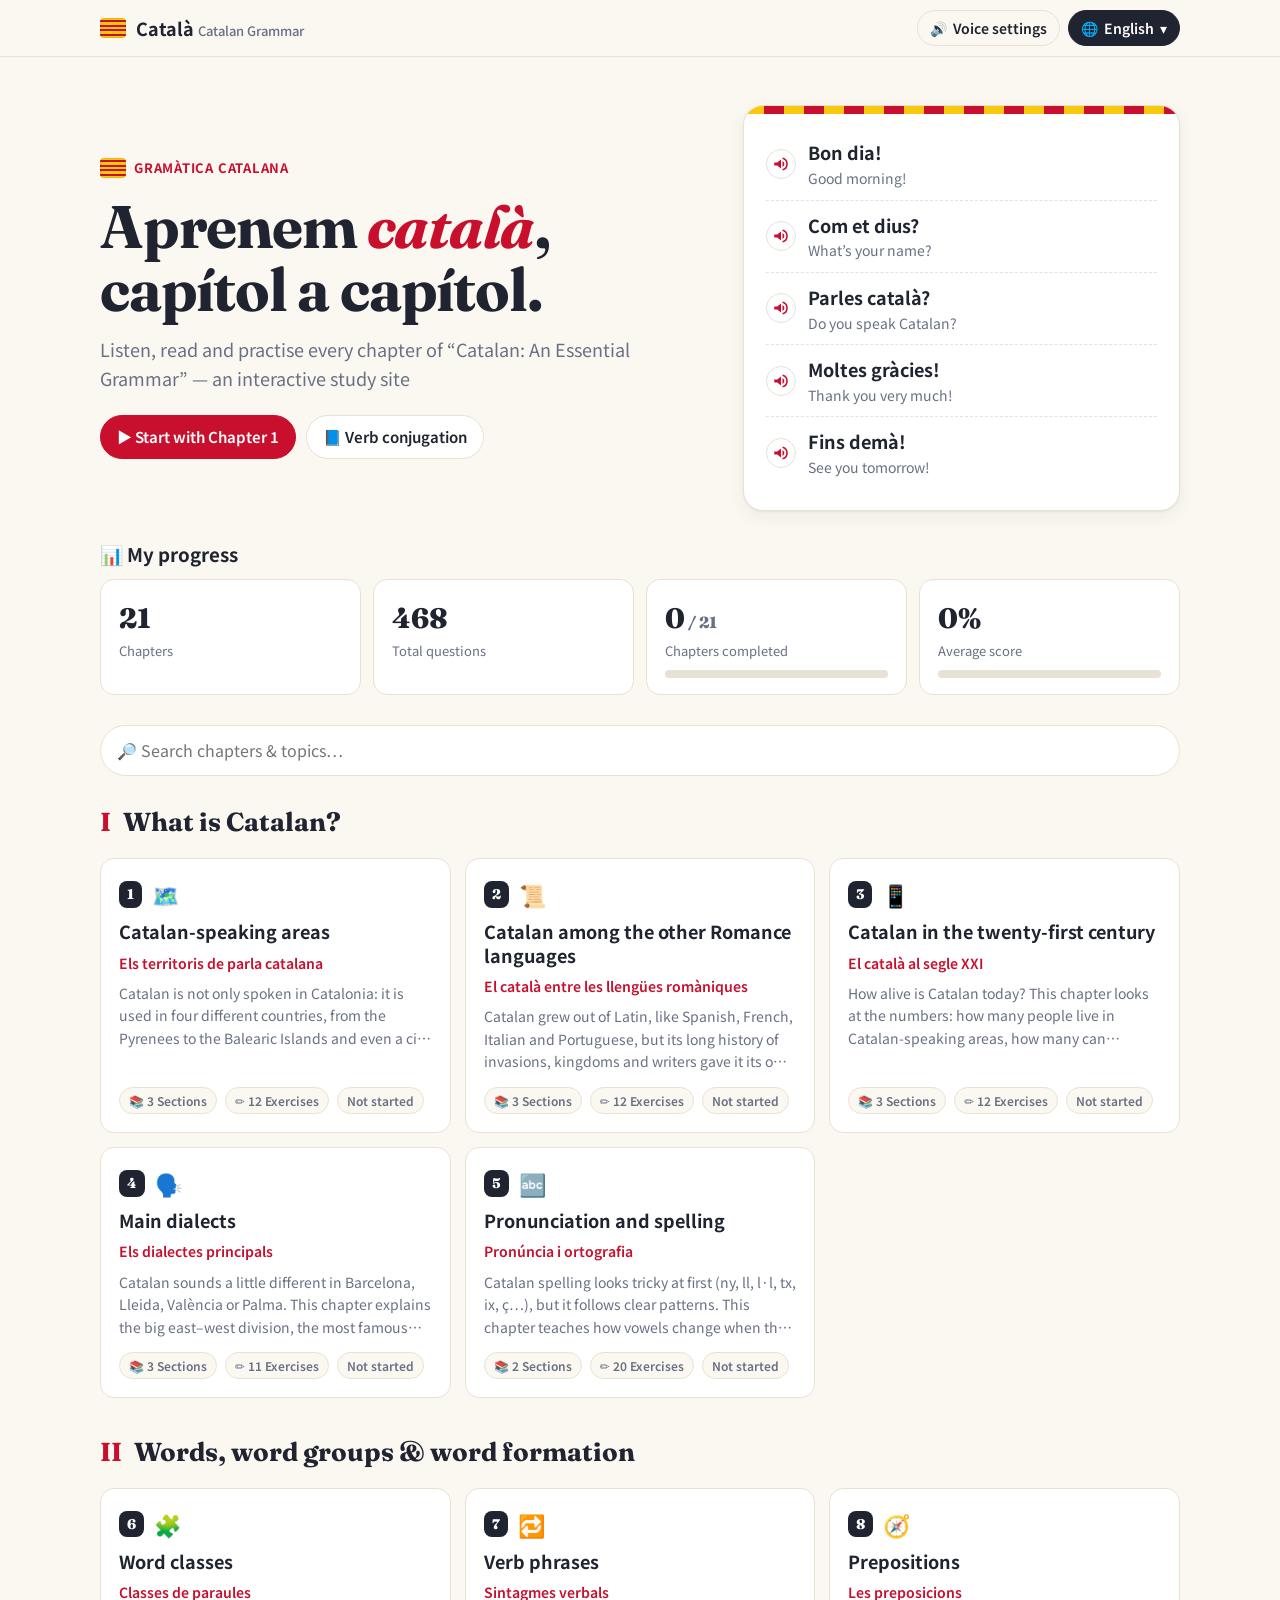
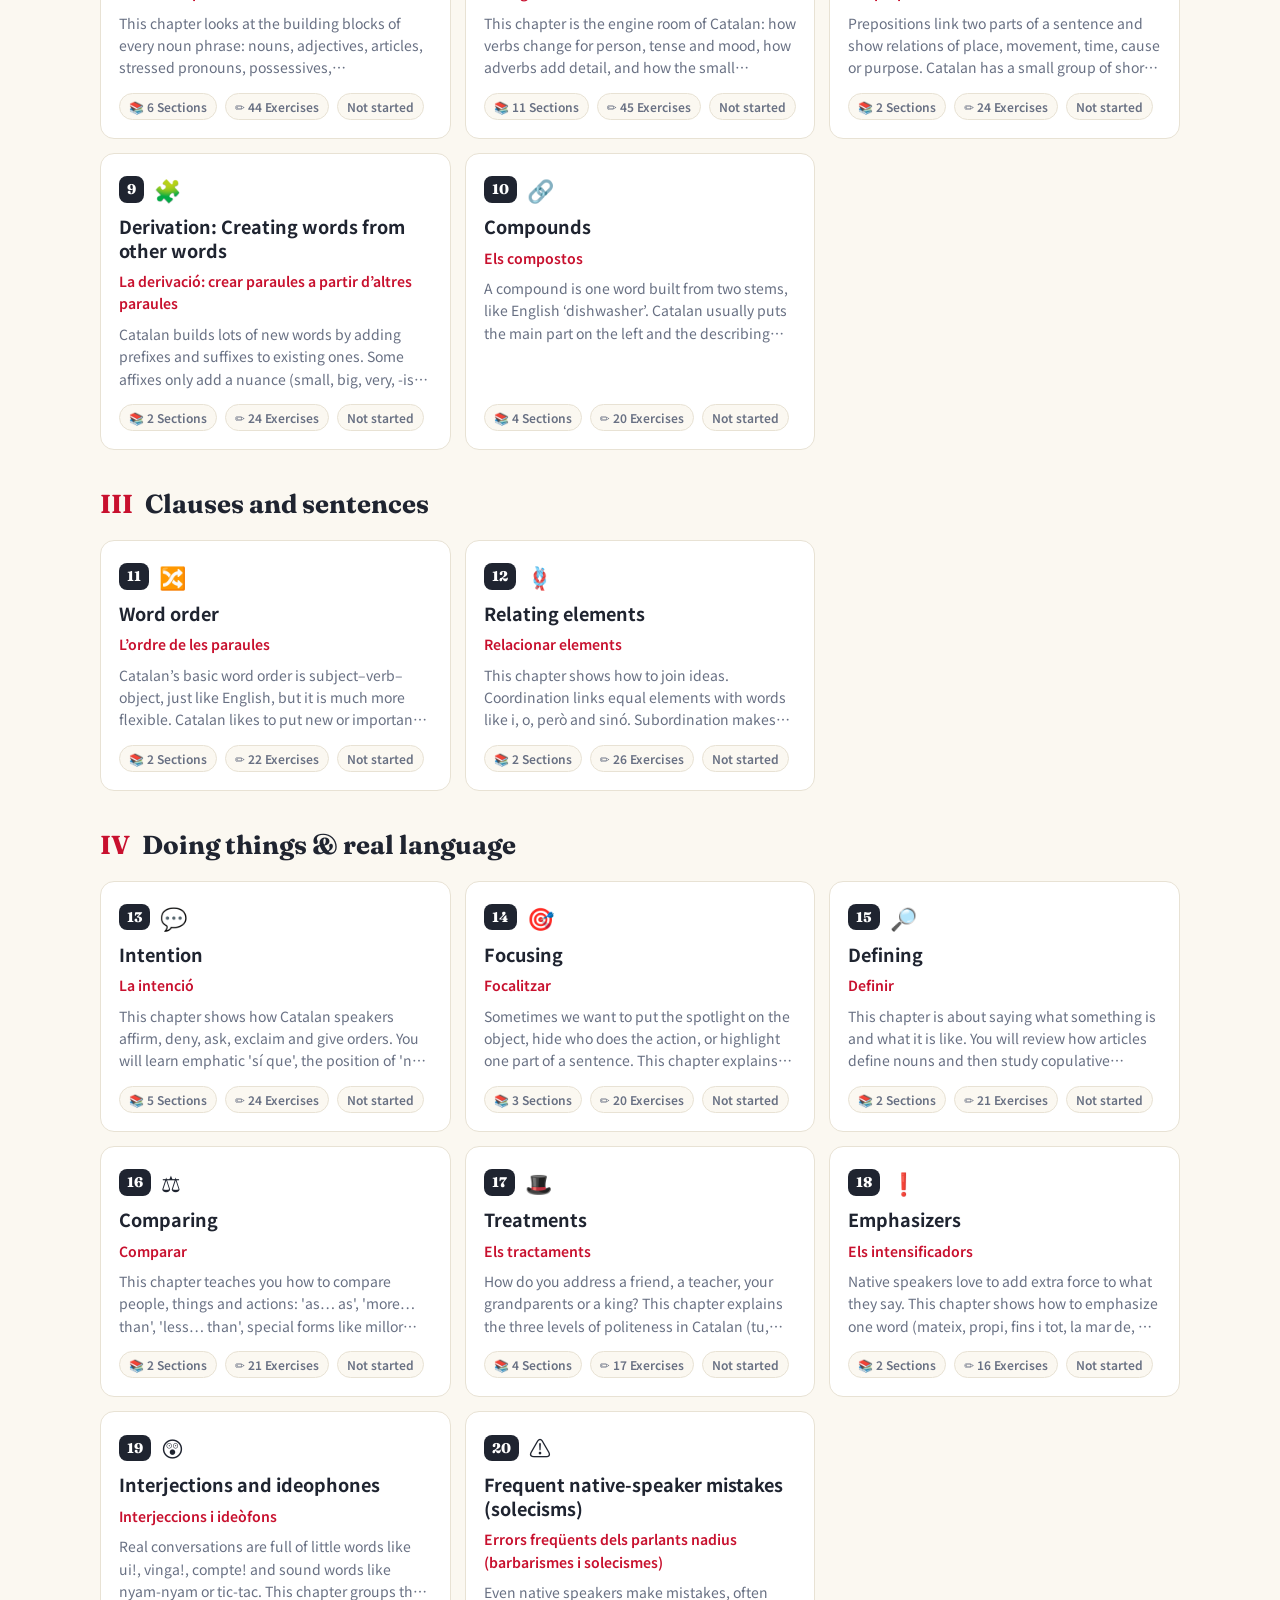
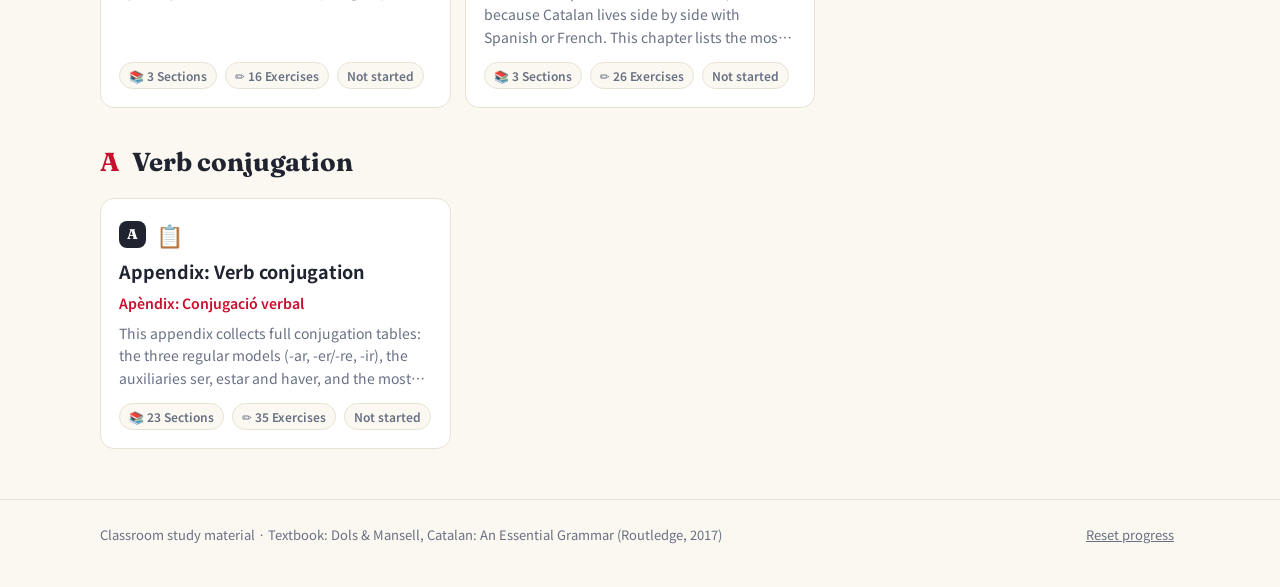
==== index.html @ 3c24f096 "Catalan grammar interactive study site: 20 chapters + verb appendix, 468 exercises, Catalan audio, 8" ====
<!DOCTYPE html>
<html lang="ko">
<head>
<meta charset="utf-8">
<meta name="viewport" content="width=device-width, initial-scale=1">
<meta name="referrer" content="no-referrer">
<title>Català · Catalan Grammar — Interactive Study Site</title>
<meta name="description" content="Interactive Catalan grammar study site: all chapters of Catalan: An Essential Grammar with native-like Catalan audio and graded exercises.">
<link rel="icon" href="data:image/svg+xml,<svg xmlns='http://www.w3.org/2000/svg' viewBox='0 0 9 9'><rect width='9' height='9' fill='%23f6c90e'/><g fill='%23c8102e'><rect y='1' width='9' height='1'/><rect y='3' width='9' height='1'/><rect y='5' width='9' height='1'/><rect y='7' width='9' height='1'/></g></svg>">
<link rel="preconnect" href="https://fonts.googleapis.com">
<link href="https://fonts.googleapis.com/css2?family=Fraunces:ital,opsz,wght@0,9..144,600;0,9..144,800;1,9..144,600&family=Noto+Sans+KR:wght@400;500;700;800&display=swap" rel="stylesheet">
<link rel="stylesheet" href="assets/style.css">
</head>
<body>
<header id="topbar"></header>
<main class="wrap" id="main"><div class="loading">Carregant…</div></main>
<footer><div class="wrap"><span id="foot"></span><button class="linkbtn" id="resetBtn"></button></div></footer>
<script src="assets/app.js"></script>
<script src="assets/main.js"></script>
</body>
</html>
---- assets/style.css ----
:root {
  --bg: #fbf8f1;
  --paper: #ffffff;
  --ink: #1f2430;
  --muted: #687083;
  --line: #e8e2d4;
  --red: #c8102e;
  --red-soft: #fdecee;
  --gold: #f6c90e;
  --gold-soft: #fff7d6;
  --blue: #1d4e89;
  --blue-soft: #e9f0fa;
  --ok: #188a4b;
  --ok-soft: #e5f6ec;
  --bad: #c62828;
  --bad-soft: #fdeaea;
  --radius: 14px;
  --shadow: 0 1px 2px rgba(31, 36, 48, .06), 0 6px 18px rgba(31, 36, 48, .06);
  --font: "Pretendard", "Noto Sans KR", "Noto Sans", system-ui, -apple-system, "Segoe UI", Roboto, sans-serif;
  --serif: "Fraunces", Georgia, "Times New Roman", serif;
}
* { box-sizing: border-box; }
html { scroll-behavior: smooth; }
body { margin: 0; font-family: var(--font); background: var(--bg); color: var(--ink); line-height: 1.6; -webkit-font-smoothing: antialiased; }
a { color: var(--blue); }
button { font: inherit; }
b { font-weight: 700; }
.wrap { max-width: 1120px; margin: 0 auto; padding: 0 20px; }

/* top bar */
#topbar { position: sticky; top: 0; z-index: 50; background: rgba(251, 248, 241, .92); backdrop-filter: blur(8px); border-bottom: 1px solid var(--line); }
.bar-inner { max-width: 1120px; margin: 0 auto; padding: 10px 20px; display: flex; align-items: center; justify-content: space-between; gap: 12px; }
.brand { display: flex; align-items: center; gap: 10px; text-decoration: none; color: var(--ink); font-size: 18px; }
.brand small { color: var(--muted); font-size: 13px; font-weight: 500; }
.senyera { width: 26px; height: 20px; border-radius: 4px; background: repeating-linear-gradient(180deg, var(--gold) 0 2.22px, var(--red) 2.22px 4.44px); box-shadow: inset 0 0 0 1px rgba(0,0,0,.08); flex: none; }
.bar-actions { display: flex; gap: 8px; align-items: center; }
.btn { display: inline-flex; align-items: center; gap: 6px; border: 1px solid var(--line); background: var(--paper); color: var(--ink); padding: 9px 16px; border-radius: 999px; cursor: pointer; text-decoration: none; font-weight: 600; font-size: 15px; transition: .15s; white-space: nowrap; }
.btn:hover { border-color: #cfc6b2; transform: translateY(-1px); }
.btn.sm { padding: 6px 12px; font-size: 14px; }
.btn.primary { background: var(--red); border-color: var(--red); color: #fff; }
.btn.primary:hover { background: #a90d26; }
.btn.dark { background: var(--ink); border-color: var(--ink); color: #fff; }
.btn.ghost { background: transparent; }
.btn.lang-btn { background: var(--ink); color: #fff; border-color: var(--ink); }
.dd { position: relative; }
.dd-menu { position: absolute; right: 0; top: calc(100% + 6px); background: var(--paper); border: 1px solid var(--line); border-radius: 12px; box-shadow: var(--shadow); padding: 6px; min-width: 170px; z-index: 60; }
.dd-item { display: block; width: 100%; text-align: left; border: 0; background: none; padding: 8px 12px; border-radius: 8px; cursor: pointer; }
.dd-item:hover { background: var(--bg); }
.dd-item.on { background: var(--gold-soft); font-weight: 700; }
.voice-menu { width: 300px; padding: 14px; }
.vm-title { font-weight: 700; margin-bottom: 6px; }
.vm-note { font-size: 13px; color: var(--muted); margin: 0 0 10px; }
.voice-menu select { width: 100%; padding: 8px; border-radius: 8px; border: 1px solid var(--line); margin-bottom: 10px; font: inherit; }
.vm-rate { display: flex; align-items: center; gap: 8px; font-size: 14px; margin-bottom: 10px; }
.vm-rate input { flex: 1; }

/* speak button */
.spk { display: inline-grid; place-items: center; width: 30px; height: 30px; border-radius: 50%; border: 1px solid var(--line); background: var(--paper); color: var(--red); cursor: pointer; vertical-align: middle; flex: none; transition: .15s; padding: 0; }
.spk:hover { background: var(--red-soft); border-color: var(--red); }
.spk.playing { background: var(--red); color: #fff; border-color: var(--red); animation: pulse 1s infinite; }
.spk.lg { width: 40px; height: 40px; }
@keyframes pulse { 50% { box-shadow: 0 0 0 6px rgba(200, 16, 46, .15); } }

/* hero */
.hero { padding: 48px 0 28px; display: grid; grid-template-columns: 1.4fr 1fr; gap: 32px; align-items: center; }
.eyebrow { display: inline-flex; gap: 8px; align-items: center; font-size: 13px; font-weight: 700; letter-spacing: .06em; text-transform: uppercase; color: var(--red); }
.hero h1 { font-family: var(--serif); font-size: clamp(36px, 5.4vw, 60px); line-height: 1.05; margin: 10px 0 14px; letter-spacing: -.02em; }
.hero h1 em { font-style: italic; color: var(--red); }
.hero p.lead { font-size: 18px; color: var(--muted); margin: 0 0 22px; max-width: 560px; }
.hero-cta { display: flex; gap: 10px; flex-wrap: wrap; }
.hero-card { background: var(--paper); border: 1px solid var(--line); border-radius: 20px; padding: 22px; box-shadow: var(--shadow); position: relative; overflow: hidden; }
.hero-card::before { content: ""; position: absolute; inset: 0 0 auto 0; height: 8px; background: repeating-linear-gradient(90deg, var(--gold) 0 20px, var(--red) 20px 40px); }
.phrase { display: flex; align-items: center; gap: 12px; padding: 10px 0; border-bottom: 1px dashed var(--line); }
.phrase:last-child { border-bottom: 0; }
.phrase .ca { font-weight: 700; font-size: 18px; }
.phrase .tr { color: var(--muted); font-size: 14px; }

/* stats */
.stats { display: grid; grid-template-columns: repeat(4, 1fr); gap: 12px; margin: 10px 0 30px; }
.stat { background: var(--paper); border: 1px solid var(--line); border-radius: var(--radius); padding: 16px 18px; }
.stat .n { font-size: 28px; font-weight: 800; font-family: var(--serif); }
.stat .l { font-size: 13px; color: var(--muted); }
.bar { height: 8px; background: var(--line); border-radius: 99px; overflow: hidden; margin-top: 8px; }
.bar > i { display: block; height: 100%; background: linear-gradient(90deg, var(--gold), var(--red)); border-radius: 99px; }

.toolbar { display: flex; gap: 10px; align-items: center; margin-bottom: 18px; flex-wrap: wrap; }
.search { flex: 1; min-width: 220px; padding: 12px 16px; border-radius: 999px; border: 1px solid var(--line); background: var(--paper); font: inherit; }
.search:focus { outline: 2px solid var(--gold); }

/* parts & cards */
.part { margin: 26px 0 34px; }
.part-h { display: flex; align-items: baseline; gap: 12px; margin-bottom: 14px; }
.part-h h2 { font-family: var(--serif); font-size: 26px; margin: 0; }
.part-h .roman { font-family: var(--serif); color: var(--red); font-size: 26px; font-weight: 700; }
.grid { display: grid; grid-template-columns: repeat(auto-fill, minmax(300px, 1fr)); gap: 14px; }
.card { background: var(--paper); border: 1px solid var(--line); border-radius: var(--radius); padding: 18px; text-decoration: none; color: inherit; display: flex; flex-direction: column; gap: 8px; transition: .18s; position: relative; }
.card:hover { transform: translateY(-3px); box-shadow: var(--shadow); border-color: #d9cfb8; }
.card .top { display: flex; align-items: center; gap: 10px; }
.card .num { font-family: var(--serif); font-weight: 800; font-size: 14px; color: #fff; background: var(--ink); border-radius: 8px; padding: 2px 8px; }
.card .ico { font-size: 22px; }
.card h3 { margin: 0; font-size: 18px; line-height: 1.3; }
.card .ca-t { color: var(--red); font-weight: 600; font-size: 14px; }
.card p { margin: 0; font-size: 14px; color: var(--muted); display: -webkit-box; -webkit-line-clamp: 3; -webkit-box-orient: vertical; overflow: hidden; }
.card .meta { display: flex; gap: 8px; flex-wrap: wrap; margin-top: auto; padding-top: 6px; }
.chip { font-size: 12px; padding: 3px 9px; border-radius: 99px; background: var(--bg); border: 1px solid var(--line); color: var(--muted); font-weight: 600; }
.chip.score { background: var(--ok-soft); color: var(--ok); border-color: #bfe6cf; }
.chip.score.mid { background: var(--gold-soft); color: #8a6a00; border-color: #f2df98; }
.chip.score.low { background: var(--bad-soft); color: var(--bad); border-color: #f3c3c3; }

/* chapter page */
.ch-hero { padding: 30px 0 10px; }
.crumbs { font-size: 14px; color: var(--muted); margin-bottom: 8px; }
.crumbs a { color: var(--muted); }
.ch-hero h1 { font-family: var(--serif); font-size: clamp(30px, 4.6vw, 46px); margin: 0; line-height: 1.1; display: flex; align-items: center; gap: 12px; flex-wrap: wrap; }
.ch-hero .ca-title { color: var(--red); font-size: 20px; font-weight: 700; margin-top: 6px; display: flex; align-items: center; gap: 8px; }
.ch-hero .summary { font-size: 17px; color: #444b5a; max-width: 820px; margin: 14px 0 0; }
.tabs { display: flex; gap: 6px; margin: 24px 0 18px; border-bottom: 2px solid var(--line); position: sticky; top: 57px; background: var(--bg); z-index: 20; overflow-x: auto; }
.tab { border: 0; background: none; padding: 12px 18px; font-weight: 700; color: var(--muted); cursor: pointer; border-bottom: 3px solid transparent; margin-bottom: -2px; font-size: 16px; white-space: nowrap; }
.tab.on { color: var(--ink); border-color: var(--red); }
.tab .cnt { font-size: 12px; background: var(--line); border-radius: 99px; padding: 1px 7px; margin-left: 4px; }
.layout { display: grid; grid-template-columns: 230px 1fr; gap: 28px; align-items: start; }
.toc { position: sticky; top: 120px; font-size: 14px; }
.toc a { display: block; padding: 7px 10px; border-radius: 8px; color: var(--muted); text-decoration: none; border-left: 3px solid transparent; }
.toc a:hover { background: var(--paper); color: var(--ink); }
.toc a.on { border-left-color: var(--red); color: var(--ink); background: var(--paper); font-weight: 700; }
.goals { background: var(--gold-soft); border: 1px solid #f2e3a6; border-radius: var(--radius); padding: 16px 20px; margin-bottom: 22px; }
.goals h3 { margin: 0 0 6px; font-size: 16px; }
.goals ul { margin: 0; padding-left: 20px; }
.sec { background: var(--paper); border: 1px solid var(--line); border-radius: var(--radius); padding: 22px 24px; margin-bottom: 18px; scroll-margin-top: 130px; }
.sec h2 { margin: 0 0 4px; font-size: 22px; display: flex; gap: 10px; align-items: baseline; flex-wrap: wrap; }
.sec h2 .sid { color: var(--red); font-family: var(--serif); }
.sec .sca { color: var(--muted); font-weight: 600; font-size: 15px; margin-bottom: 12px; }
.sec ul.points { padding-left: 20px; margin: 10px 0 14px; }
.sec ul.points li { margin: 6px 0; }
.sec ul.points b { color: var(--red); }
.tbl-wrap { overflow-x: auto; margin: 12px 0 16px; border: 1px solid var(--line); border-radius: 10px; }
table.para { border-collapse: collapse; width: 100%; font-size: 15px; }
table.para th { background: var(--ink); color: #fff; text-align: left; padding: 8px 12px; font-weight: 600; font-size: 13px; }
table.para td { padding: 8px 12px; border-top: 1px solid var(--line); vertical-align: middle; }
table.para tr:nth-child(even) td { background: #fcfaf5; }
table.para td .cell { display: inline-flex; align-items: center; gap: 6px; }
table.para td .spk { width: 24px; height: 24px; }
table.para td .spk svg { width: 14px; height: 14px; }
.ex-h { font-size: 13px; text-transform: uppercase; letter-spacing: .06em; color: var(--muted); font-weight: 700; margin: 14px 0 6px; display: flex; align-items: center; gap: 10px; }
.example { display: flex; gap: 12px; align-items: flex-start; padding: 10px 12px; border-radius: 10px; background: var(--bg); margin-bottom: 8px; }
.example .ca { font-weight: 700; font-size: 16.5px; }
.example .tr { color: var(--muted); font-size: 14.5px; }

.vocab-grid { display: grid; grid-template-columns: repeat(auto-fill, minmax(230px, 1fr)); gap: 12px; }
.vcard { background: var(--paper); border: 1px solid var(--line); border-radius: var(--radius); padding: 14px 16px; display: flex; gap: 12px; align-items: center; cursor: pointer; transition: .15s; }
.vcard:hover { border-color: var(--red); }
.vcard .ca { font-weight: 800; font-size: 17px; }
.vcard .tr { color: var(--muted); font-size: 14px; }

/* practice */
.pbar { display: flex; align-items: center; gap: 12px; flex-wrap: wrap; background: var(--paper); border: 1px solid var(--line); border-radius: var(--radius); padding: 12px 16px; margin-bottom: 16px; position: sticky; top: 112px; z-index: 15; box-shadow: var(--shadow); }
.pbar .prog { flex: 1; min-width: 160px; }
.pbar .prog small { color: var(--muted); }
.pbar select { padding: 7px 10px; border-radius: 8px; border: 1px solid var(--line); font: inherit; background: var(--paper); }
.q { background: var(--paper); border: 1px solid var(--line); border-radius: var(--radius); padding: 18px 20px; margin-bottom: 14px; transition: border-color .2s; }
.q.ok { border-color: var(--ok); background: linear-gradient(0deg, var(--ok-soft), var(--paper) 60%); }
.q.no { border-color: var(--bad); background: linear-gradient(0deg, var(--bad-soft), var(--paper) 60%); }
.q-head { display: flex; gap: 10px; align-items: flex-start; }
.q-num { flex: none; width: 30px; height: 30px; border-radius: 9px; background: var(--ink); color: #fff; display: grid; place-items: center; font-weight: 800; font-size: 14px; }
.q.ok .q-num { background: var(--ok); }
.q.no .q-num { background: var(--bad); }
.q-text { font-weight: 600; flex: 1; }
.q-type { font-size: 11px; color: var(--muted); border: 1px solid var(--line); border-radius: 99px; padding: 1px 8px; white-space: nowrap; }
.q-ca { display: flex; align-items: center; gap: 10px; margin: 10px 0 4px 40px; font-size: 18px; font-weight: 700; color: var(--blue); background: var(--blue-soft); padding: 10px 14px; border-radius: 10px; }
.q-body { margin: 12px 0 0 40px; }
.opts { display: grid; grid-template-columns: repeat(auto-fill, minmax(200px, 1fr)); gap: 8px; }
.opt { text-align: left; border: 1.5px solid var(--line); background: var(--paper); border-radius: 10px; padding: 10px 14px; cursor: pointer; font-weight: 600; transition: .12s; display: flex; gap: 10px; align-items: center; }
.opt .k { width: 24px; height: 24px; border-radius: 6px; background: var(--bg); display: grid; place-items: center; font-size: 12px; color: var(--muted); flex: none; }
.opt:hover { border-color: var(--ink); }
.opt.sel { border-color: var(--blue); background: var(--blue-soft); }
.opt.sel .k { background: var(--blue); color: #fff; }
.opt.right { border-color: var(--ok); background: var(--ok-soft); }
.opt.right .k { background: var(--ok); color: #fff; }
.opt.wrongsel { border-color: var(--bad); background: var(--bad-soft); }
.opt:disabled { cursor: default; color: var(--ink); }
.fill-in { display: flex; gap: 8px; flex-wrap: wrap; align-items: center; }
.fill-in input { flex: 1; min-width: 200px; max-width: 420px; padding: 11px 14px; border: 1.5px solid var(--line); border-radius: 10px; font: inherit; font-size: 17px; }
.fill-in input:focus { outline: none; border-color: var(--blue); }
[hidden] { display: none !important; }
.keys { display: flex; flex-wrap: wrap; gap: 4px; margin-top: 8px; }
.keys button { border: 1px solid var(--line); background: var(--bg); border-radius: 6px; min-width: 32px; height: 30px; cursor: pointer; font-weight: 600; }
.keys button:hover { background: var(--gold-soft); }
.order-out { min-height: 50px; border: 1.5px dashed #cfc6b2; border-radius: 10px; padding: 8px; display: flex; flex-wrap: wrap; gap: 6px; margin-bottom: 8px; background: #fffdf8; }
.order-in { display: flex; flex-wrap: wrap; gap: 6px; }
.tok { border: 1.5px solid var(--line); background: var(--paper); border-radius: 8px; padding: 6px 12px; cursor: pointer; font-weight: 700; font-size: 16px; }
.tok:hover { border-color: var(--ink); }
.order-out .tok { background: var(--blue-soft); border-color: #b9cdea; }
.tok.used { visibility: hidden; }
.match-row { display: grid; grid-template-columns: minmax(140px, 1fr) 1.4fr; gap: 10px; align-items: center; padding: 6px 0; border-bottom: 1px dashed var(--line); }
.match-row:last-child { border-bottom: 0; }
.match-row .l { font-weight: 700; display: flex; gap: 8px; align-items: center; }
.match-row select { width: 100%; padding: 9px 10px; border-radius: 8px; border: 1.5px solid var(--line); font: inherit; background: var(--paper); }
.match-row select.right { border-color: var(--ok); background: var(--ok-soft); }
.match-row select.wrongsel { border-color: var(--bad); background: var(--bad-soft); }
.q-foot { display: flex; gap: 8px; align-items: center; margin: 12px 0 0 40px; flex-wrap: wrap; }
.fb { margin: 12px 0 0 40px; padding: 12px 14px; border-radius: 10px; font-size: 15px; }
.fb.ok { background: var(--ok-soft); color: #0f5e33; }
.fb.no { background: var(--bad-soft); color: #8e1c1c; }
.fb .ans { font-weight: 800; }
.result { background: var(--ink); color: #fff; border-radius: 20px; padding: 26px; margin: 20px 0; display: grid; grid-template-columns: auto 1fr; gap: 24px; align-items: center; }
.ring { width: 120px; height: 120px; border-radius: 50%; display: grid; place-items: center; font-family: var(--serif); font-size: 32px; font-weight: 800; }
.ring span { background: var(--ink); width: 96px; height: 96px; border-radius: 50%; display: grid; place-items: center; }
.result h3 { margin: 0 0 6px; font-size: 24px; }
.result p { margin: 0 0 12px; color: #c9cfdb; }
.result .btn { background: #fff; color: var(--ink); }
.pager { display: flex; justify-content: space-between; gap: 10px; margin: 30px 0 10px; flex-wrap: wrap; }
.pager a { flex: 1; min-width: 220px; background: var(--paper); border: 1px solid var(--line); border-radius: var(--radius); padding: 14px 18px; text-decoration: none; color: var(--ink); }
.pager a:hover { border-color: var(--red); }
.pager small { color: var(--muted); display: block; }
.pager .nx { text-align: right; }

footer { margin-top: 50px; border-top: 1px solid var(--line); padding: 24px 0 40px; color: var(--muted); font-size: 13px; }
footer .wrap { display: flex; justify-content: space-between; gap: 12px; flex-wrap: wrap; align-items: center; }
.linkbtn { border: 0; background: none; color: var(--muted); text-decoration: underline; cursor: pointer; font-size: 13px; }
.empty { text-align: center; color: var(--muted); padding: 40px; }
.loading { text-align: center; padding: 80px 0; color: var(--muted); }

@media (max-width: 900px) {
  .hero { grid-template-columns: 1fr; padding-top: 30px; }
  .stats { grid-template-columns: repeat(2, 1fr); }
  .layout { grid-template-columns: 1fr; }
  .toc { display: none; }
}
@media (max-width: 600px) {
  .hide-sm { display: none !important; }
  .brand small { display: none; }
  .q-ca, .q-body, .q-foot, .fb { margin-left: 0; }
  .sec { padding: 18px 16px; }
  .result { grid-template-columns: 1fr; text-align: center; justify-items: center; }
  .match-row { grid-template-columns: 1fr; }
  .pbar { position: static; }
}
@media print {
  #topbar, .tabs, .pbar, .pager, .spk { display: none !important; }
}
.layout > div, #pane, .pbar .prog { min-width: 0; }
.pbar select { max-width: 100%; }
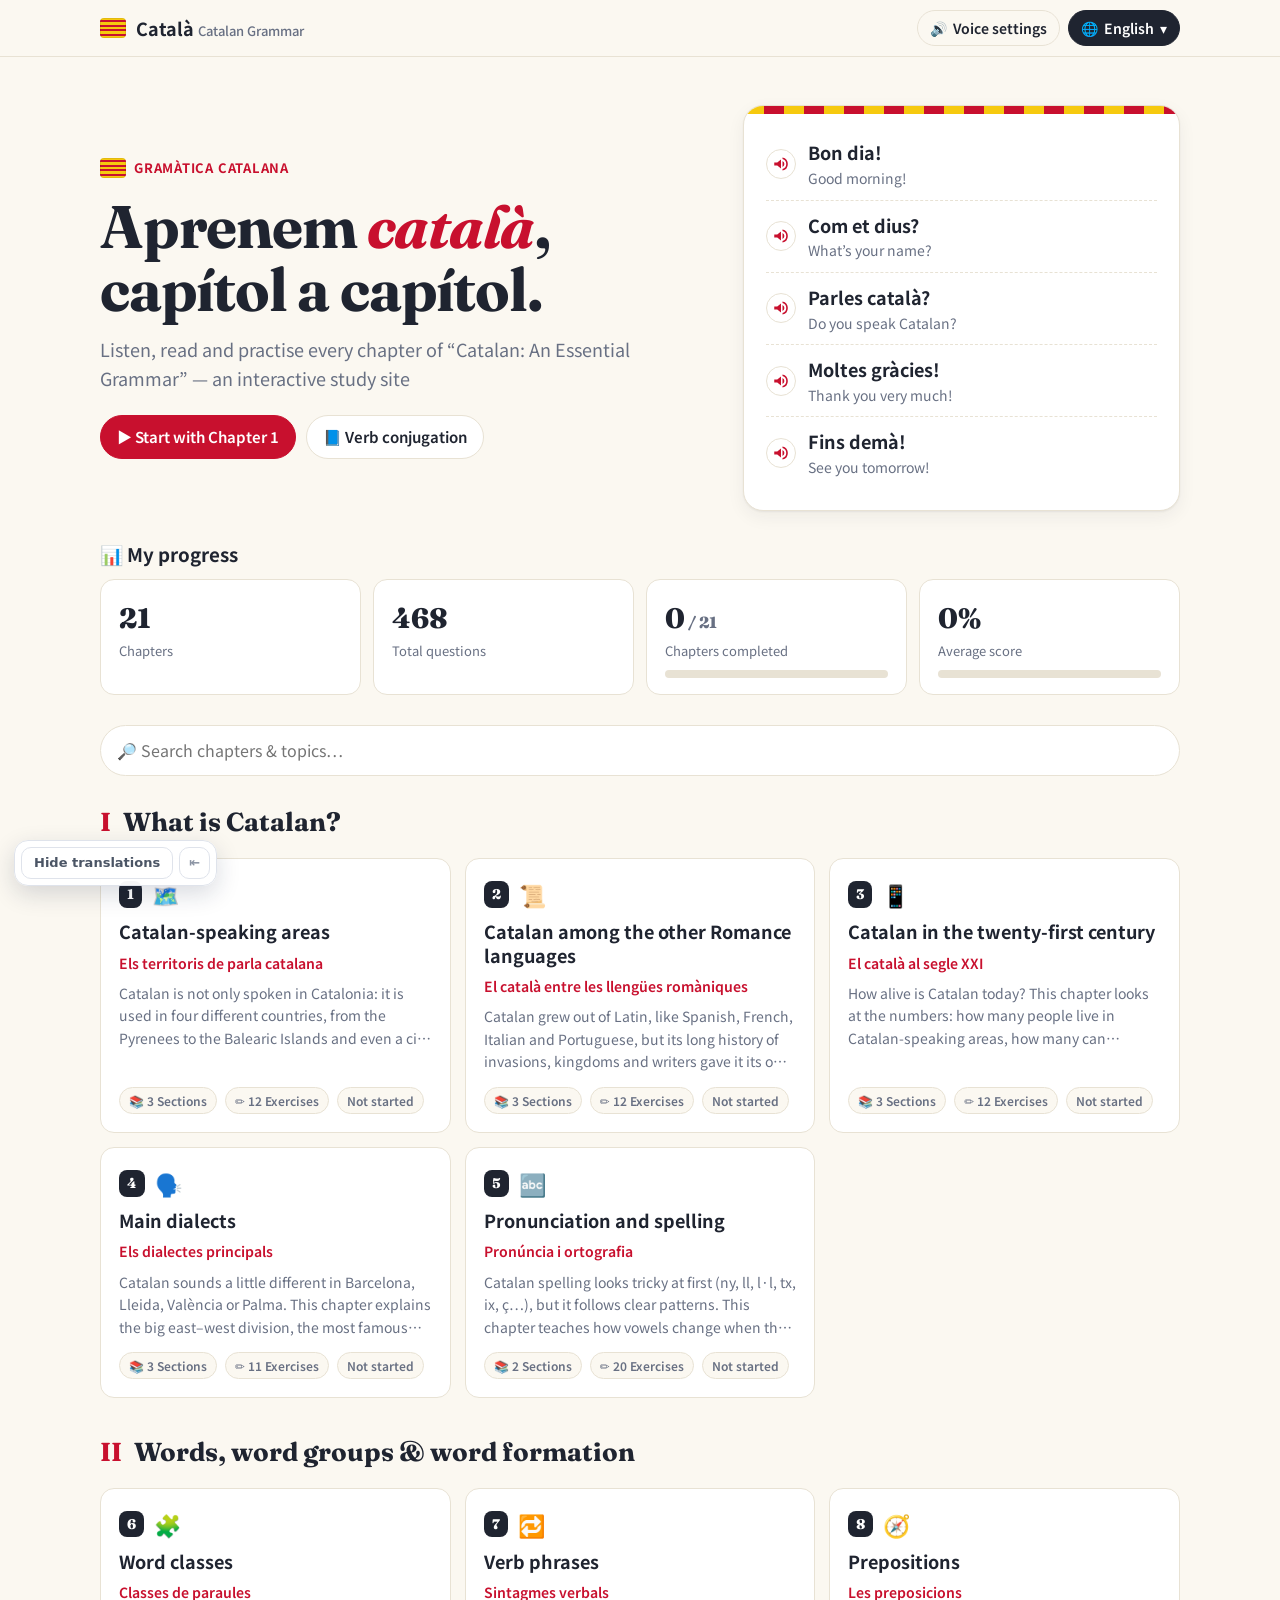
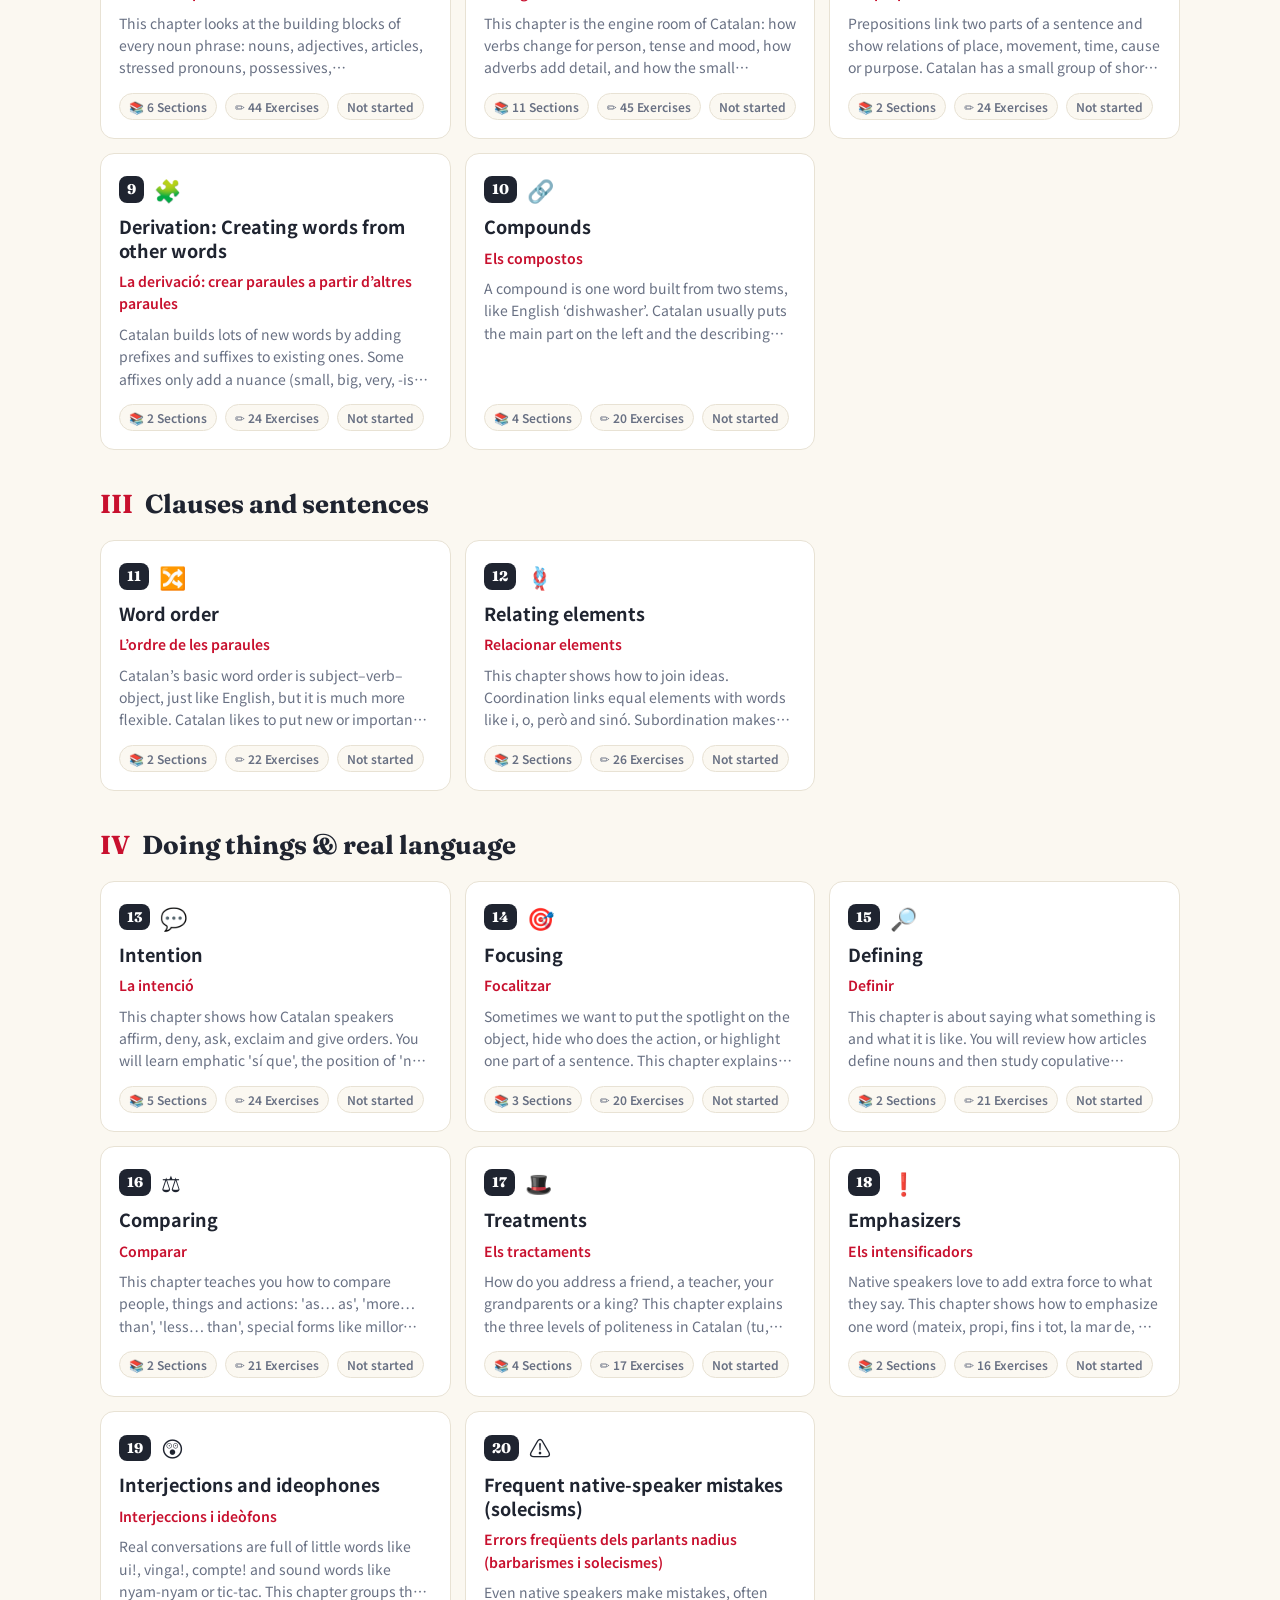
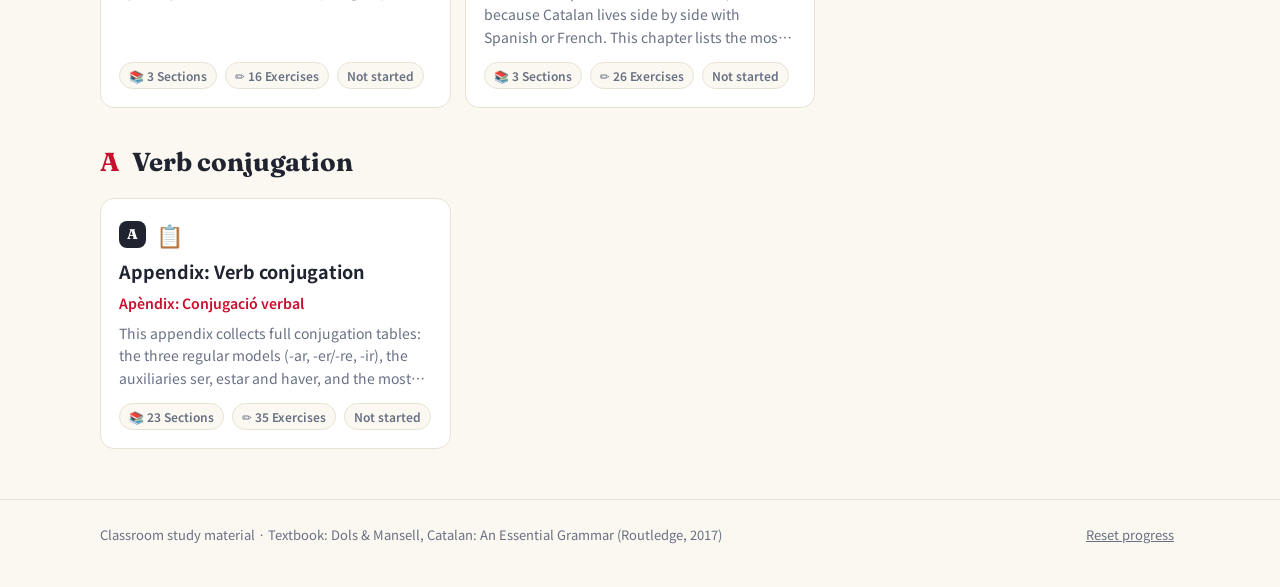
==== commit ef5c207b: "뜻 가리기 · 해석 가리기 기능 추가 화면 왼쪽 아래 버튼으로 단어 뜻과 문장 해석을 흐리게 가리고, 가려진 부분을 누르면 하나씩 확인할 수 있습니다. 설정은 페이지를 옮겨도 유지" ====
--- a/index.html
+++ b/index.html
@@ -17,5 +17,6 @@
 <footer><div class="wrap"><span id="foot"></span><button class="linkbtn" id="resetBtn"></button></div></footer>
 <script src="assets/app.js"></script>
 <script src="assets/main.js"></script>
+<script src="dain-hide.js" defer></script>
 </body>
 </html>
